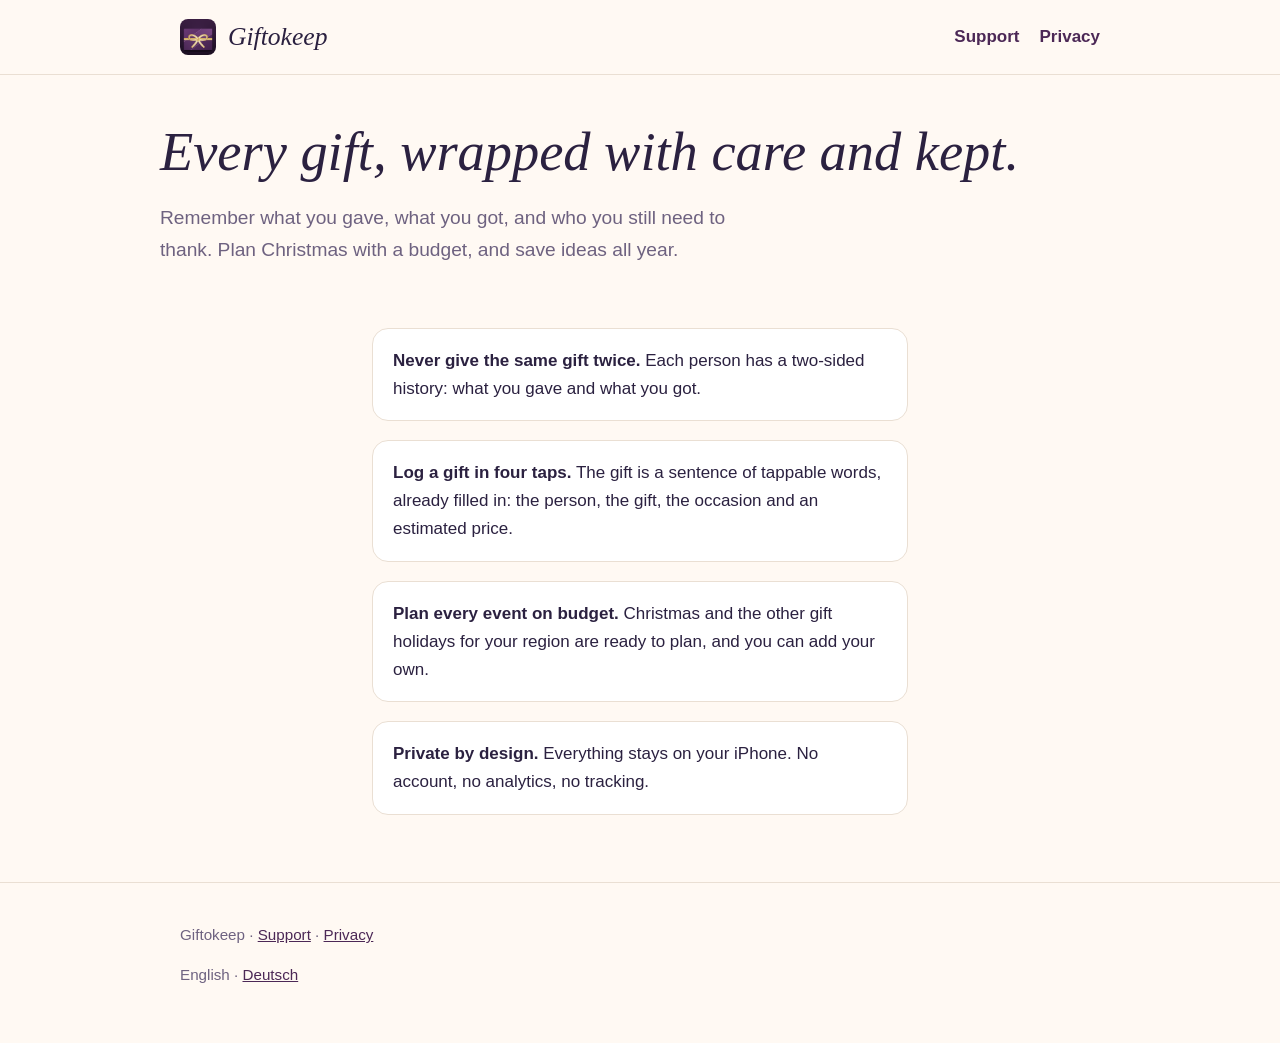
==== docs/index.html @ 48af9cd0 "Giftokeep site: home, support and privacy in English and German Co-Authored-By: Claude Opus 5.5 <nor" ====
<!doctype html>
<html lang="en">
<head>
<meta charset="utf-8">
<meta name="viewport" content="width=device-width, initial-scale=1">
<title>Giftokeep — gift planner &amp; list</title>
<meta name="description" content="Giftokeep remembers what you gave, what you got and who you still need to thank. Plan Christmas with a budget and save ideas all year.">
<link rel="stylesheet" href="style.css">
<link rel="alternate" hreflang="de" href="de/">
</head>
<body>
<header>
  <div class="wrap">
    <img src="img/icon.png" alt="">
    <span class="wordmark">Giftokeep</span>
    <nav><a href="support/">Support</a><a href="privacy/">Privacy</a></nav>
  </div>
</header>
<main>
  <div class="wrap hero">
    <h1>Every gift, wrapped with care and kept.</h1>
    <p class="lede">Remember what you gave, what you got, and who you still need to thank. Plan Christmas with a budget, and save ideas all year.</p>
  </div>
  <section>
    <div class="wrap prose">
      <div class="card"><strong>Never give the same gift twice.</strong> Each person has a two-sided history: what you gave and what you got.</div>
      <div class="card"><strong>Log a gift in four taps.</strong> The gift is a sentence of tappable words, already filled in: the person, the gift, the occasion and an estimated price.</div>
      <div class="card"><strong>Plan every event on budget.</strong> Christmas and the other gift holidays for your region are ready to plan, and you can add your own.</div>
      <div class="card"><strong>Private by design.</strong> Everything stays on your iPhone. No account, no analytics, no tracking.</div>
    </div>
  </section>
</main>
<footer>
  <div class="wrap">
    <p>Giftokeep · <a href="support/">Support</a> · <a href="privacy/">Privacy</a></p>
    <p>English · <a href="de/" hreflang="de">Deutsch</a></p>
  </div>
</footer>
</body>
</html>
---- docs/style.css ----
/* Plum washi: the app's own palette. Washi ivory ground, plum ink, gold cord accent. */
:root {
  --ground: #FFF9F3; --raise: #FFFFFF; --rule: #EADFD3;
  --ink: #2B2140; --muted: #6E6280; --brand: #4C2856; --gold: #7A5A1E;
  --measure: 36rem;
}
@media (prefers-color-scheme: dark) {
  :root { --ground: #17101A; --raise: #241A28; --rule: #3A2E40; --ink: #F3ECF4; --muted: #B6A9BC; --brand: #D6B3E0; --gold: #E9CF95; }
}
* { box-sizing: border-box; }
body { margin: 0; background: var(--ground); color: var(--ink);
  font: 17px/1.65 -apple-system, BlinkMacSystemFont, "SF Pro Text", "Helvetica Neue", sans-serif; -webkit-font-smoothing: antialiased; }
.wrap { max-width: 60rem; margin: 0 auto; padding: 0 1.25rem; }
header { border-bottom: 1px solid var(--rule); padding: 1rem 0; }
header .wrap { display: flex; align-items: center; gap: .75rem; flex-wrap: wrap; }
header img { width: 36px; height: 36px; border-radius: 8px; }
.wordmark { font-family: "Iowan Old Style", "Palatino", Georgia, serif; font-style: italic; font-size: 1.6rem; color: var(--ink); text-decoration: none; }
nav { margin-left: auto; display: flex; gap: 1.25rem; }
a { color: var(--brand); }
nav a { text-decoration: none; font-weight: 600; }
.hero { padding: 3rem 0 1.5rem; }
h1 { font-family: "Iowan Old Style", "Palatino", Georgia, serif; font-style: italic; font-weight: 400; font-size: clamp(2.2rem, 6vw, 3.4rem); line-height: 1.1; margin: 0 0 .75rem; }
h2 { font-size: 1.25rem; margin: 2.2rem 0 .5rem; }
.lede { font-size: 1.2rem; color: var(--muted); max-width: var(--measure); }
.prose { max-width: var(--measure); padding-bottom: 3rem; }
dt { font-weight: 700; margin-top: 1.4rem; }
dd { margin: .3rem 0 0; color: var(--ink); }
.card { background: var(--raise); border: 1px solid var(--rule); border-radius: 16px; padding: 1.1rem 1.25rem; margin: 1.2rem 0; }
.muted { color: var(--muted); }
footer { border-top: 1px solid var(--rule); padding: 1.5rem 0 2.5rem; color: var(--muted); font-size: .95rem; }
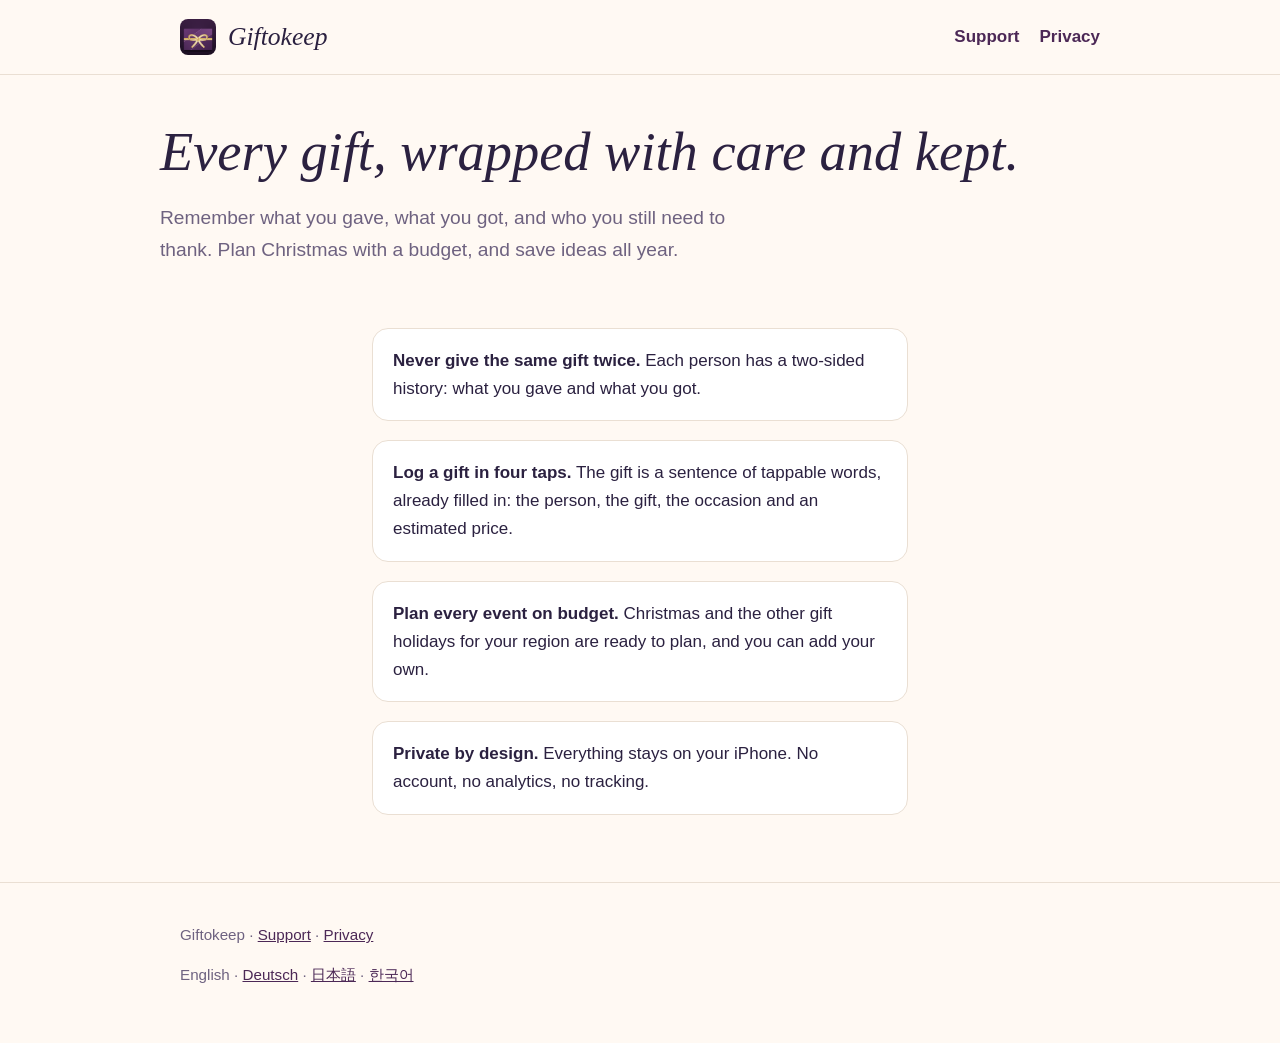
==== commit 5afe0e56: "Japanese and Korean pages; four-language footer on every page Co-Authored-By: Claude Opus 5.5 <norep" ====
--- a/docs/index.html
+++ b/docs/index.html
@@ -7,6 +7,8 @@
 <meta name="description" content="Giftokeep remembers what you gave, what you got and who you still need to thank. Plan Christmas with a budget and save ideas all year.">
 <link rel="stylesheet" href="style.css">
 <link rel="alternate" hreflang="de" href="de/">
+<link rel="alternate" hreflang="ja" href="ja/">
+<link rel="alternate" hreflang="ko" href="ko/">
 </head>
 <body>
 <header>
@@ -33,7 +35,7 @@
 <footer>
   <div class="wrap">
     <p>Giftokeep · <a href="support/">Support</a> · <a href="privacy/">Privacy</a></p>
-    <p>English · <a href="de/" hreflang="de">Deutsch</a></p>
+    <p>English · <a href="de/" hreflang="de">Deutsch</a> · <a href="ja/" hreflang="ja">日本語</a> · <a href="ko/" hreflang="ko">한국어</a></p>
   </div>
 </footer>
 </body>
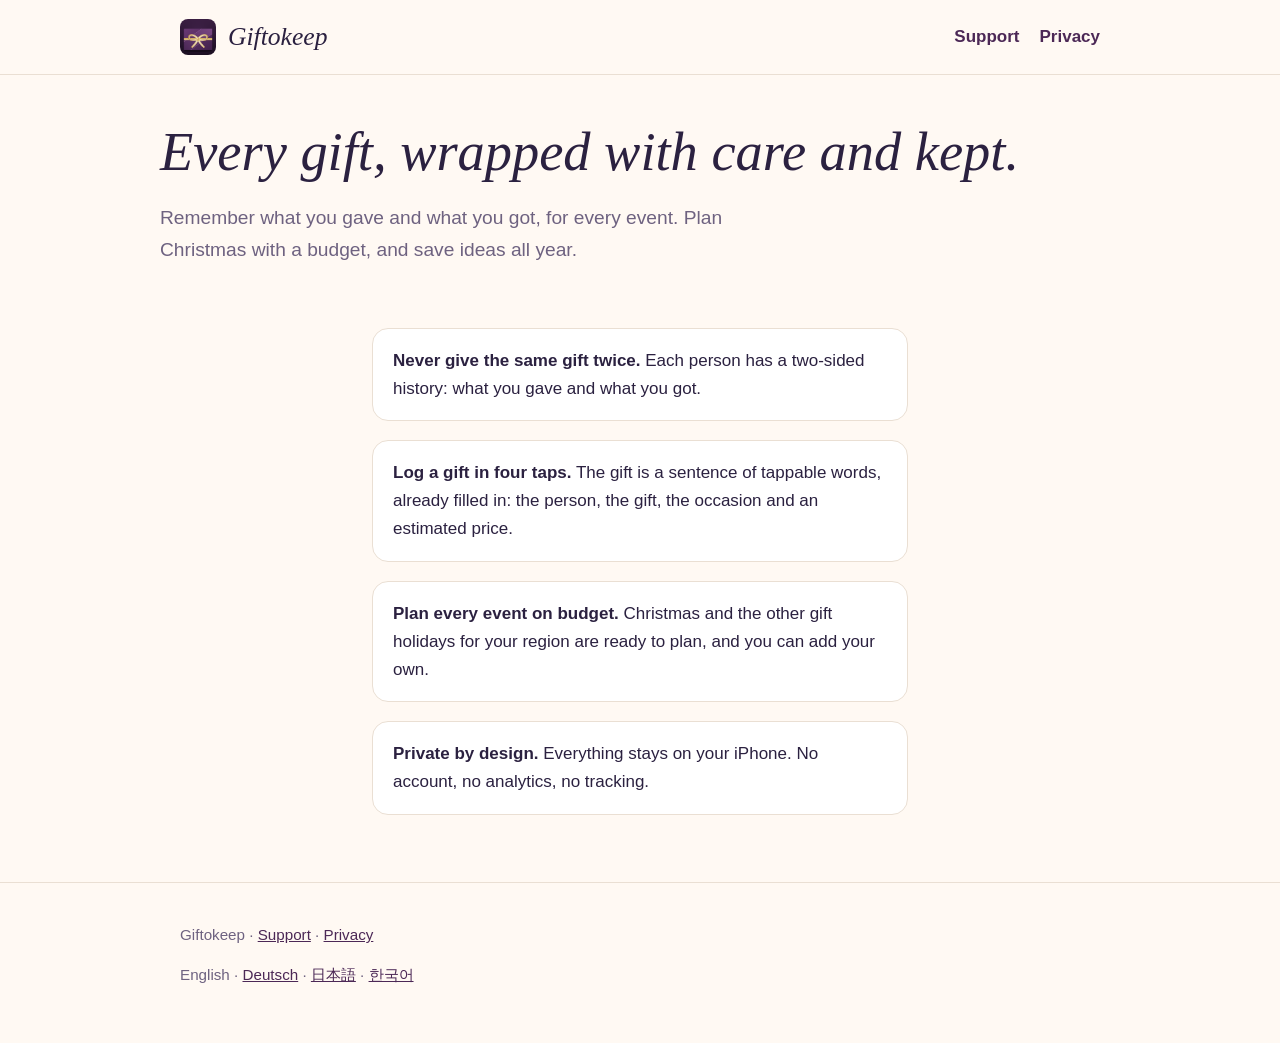
==== commit 534b520a: "Remove thank-you tracking from all pages (4 languages) Co-Authored-By: Claude Opus 5.5 <noreply@anth" ====
--- a/docs/index.html
+++ b/docs/index.html
@@ -4,7 +4,7 @@
 <meta charset="utf-8">
 <meta name="viewport" content="width=device-width, initial-scale=1">
 <title>Giftokeep — gift planner &amp; list</title>
-<meta name="description" content="Giftokeep remembers what you gave, what you got and who you still need to thank. Plan Christmas with a budget and save ideas all year.">
+<meta name="description" content="Remember what you gave and what you got, for every event. Plan Christmas with a budget, and save ideas all year.">
 <link rel="stylesheet" href="style.css">
 <link rel="alternate" hreflang="de" href="de/">
 <link rel="alternate" hreflang="ja" href="ja/">
@@ -21,7 +21,7 @@
 <main>
   <div class="wrap hero">
     <h1>Every gift, wrapped with care and kept.</h1>
-    <p class="lede">Remember what you gave, what you got, and who you still need to thank. Plan Christmas with a budget, and save ideas all year.</p>
+    <p class="lede">Remember what you gave and what you got, for every event. Plan Christmas with a budget, and save ideas all year.</p>
   </div>
   <section>
     <div class="wrap prose">
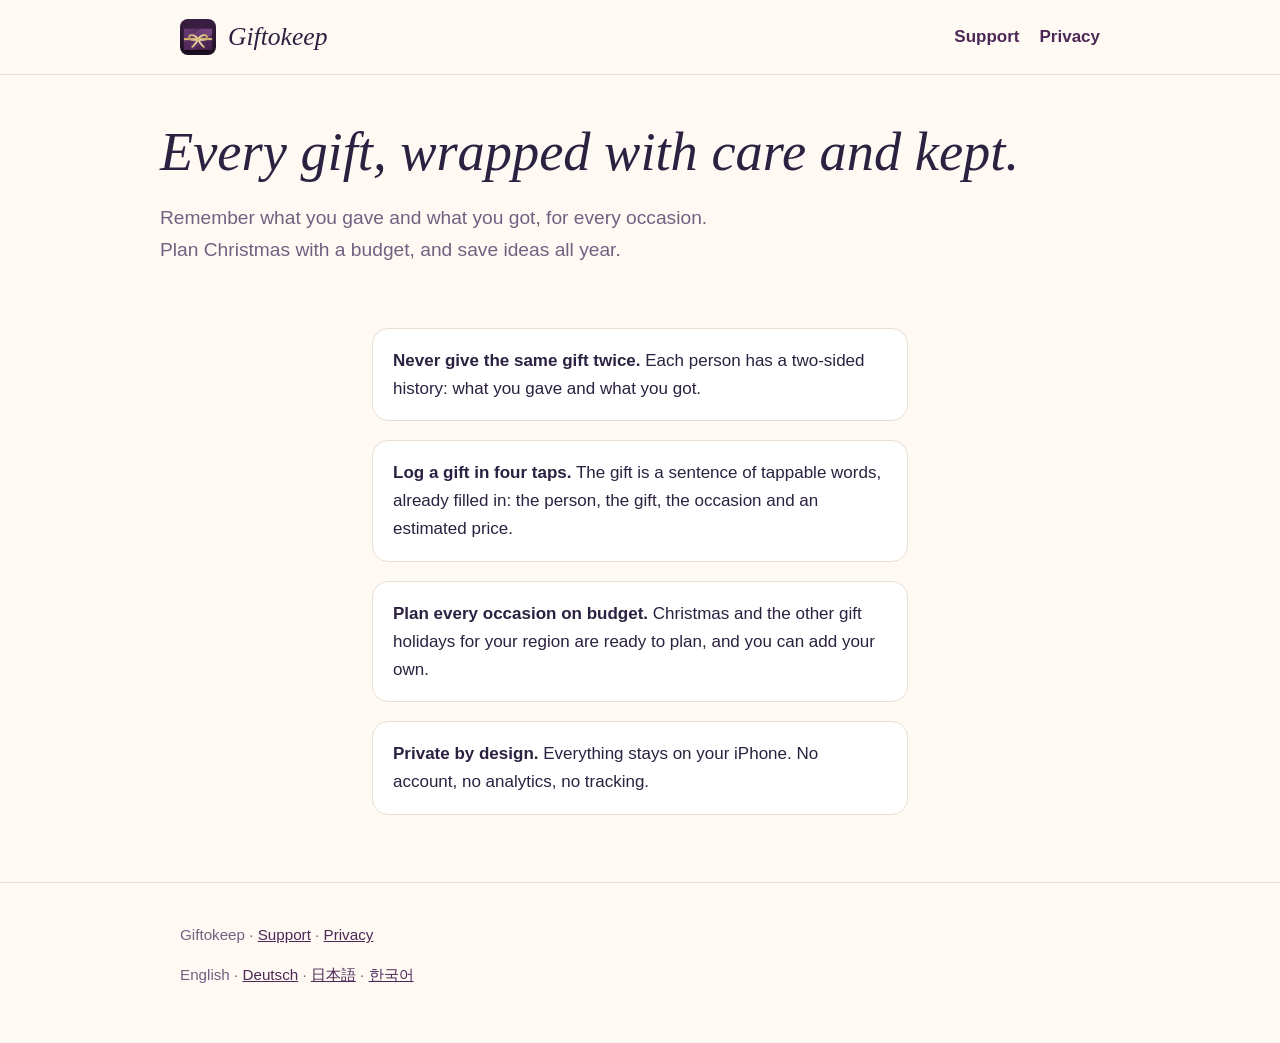
==== commit 5a52964b: "Contact picker on the privacy pages (4 languages); Events are now Occasions/Anlässe on the en/de pag" ====
--- a/docs/index.html
+++ b/docs/index.html
@@ -4,7 +4,7 @@
 <meta charset="utf-8">
 <meta name="viewport" content="width=device-width, initial-scale=1">
 <title>Giftokeep — gift planner &amp; list</title>
-<meta name="description" content="Remember what you gave and what you got, for every event. Plan Christmas with a budget, and save ideas all year.">
+<meta name="description" content="Remember what you gave and what you got, for every occasion. Plan Christmas with a budget, and save ideas all year.">
 <link rel="stylesheet" href="style.css">
 <link rel="alternate" hreflang="de" href="de/">
 <link rel="alternate" hreflang="ja" href="ja/">
@@ -21,13 +21,13 @@
 <main>
   <div class="wrap hero">
     <h1>Every gift, wrapped with care and kept.</h1>
-    <p class="lede">Remember what you gave and what you got, for every event. Plan Christmas with a budget, and save ideas all year.</p>
+    <p class="lede">Remember what you gave and what you got, for every occasion. Plan Christmas with a budget, and save ideas all year.</p>
   </div>
   <section>
     <div class="wrap prose">
       <div class="card"><strong>Never give the same gift twice.</strong> Each person has a two-sided history: what you gave and what you got.</div>
       <div class="card"><strong>Log a gift in four taps.</strong> The gift is a sentence of tappable words, already filled in: the person, the gift, the occasion and an estimated price.</div>
-      <div class="card"><strong>Plan every event on budget.</strong> Christmas and the other gift holidays for your region are ready to plan, and you can add your own.</div>
+      <div class="card"><strong>Plan every occasion on budget.</strong> Christmas and the other gift holidays for your region are ready to plan, and you can add your own.</div>
       <div class="card"><strong>Private by design.</strong> Everything stays on your iPhone. No account, no analytics, no tracking.</div>
     </div>
   </section>
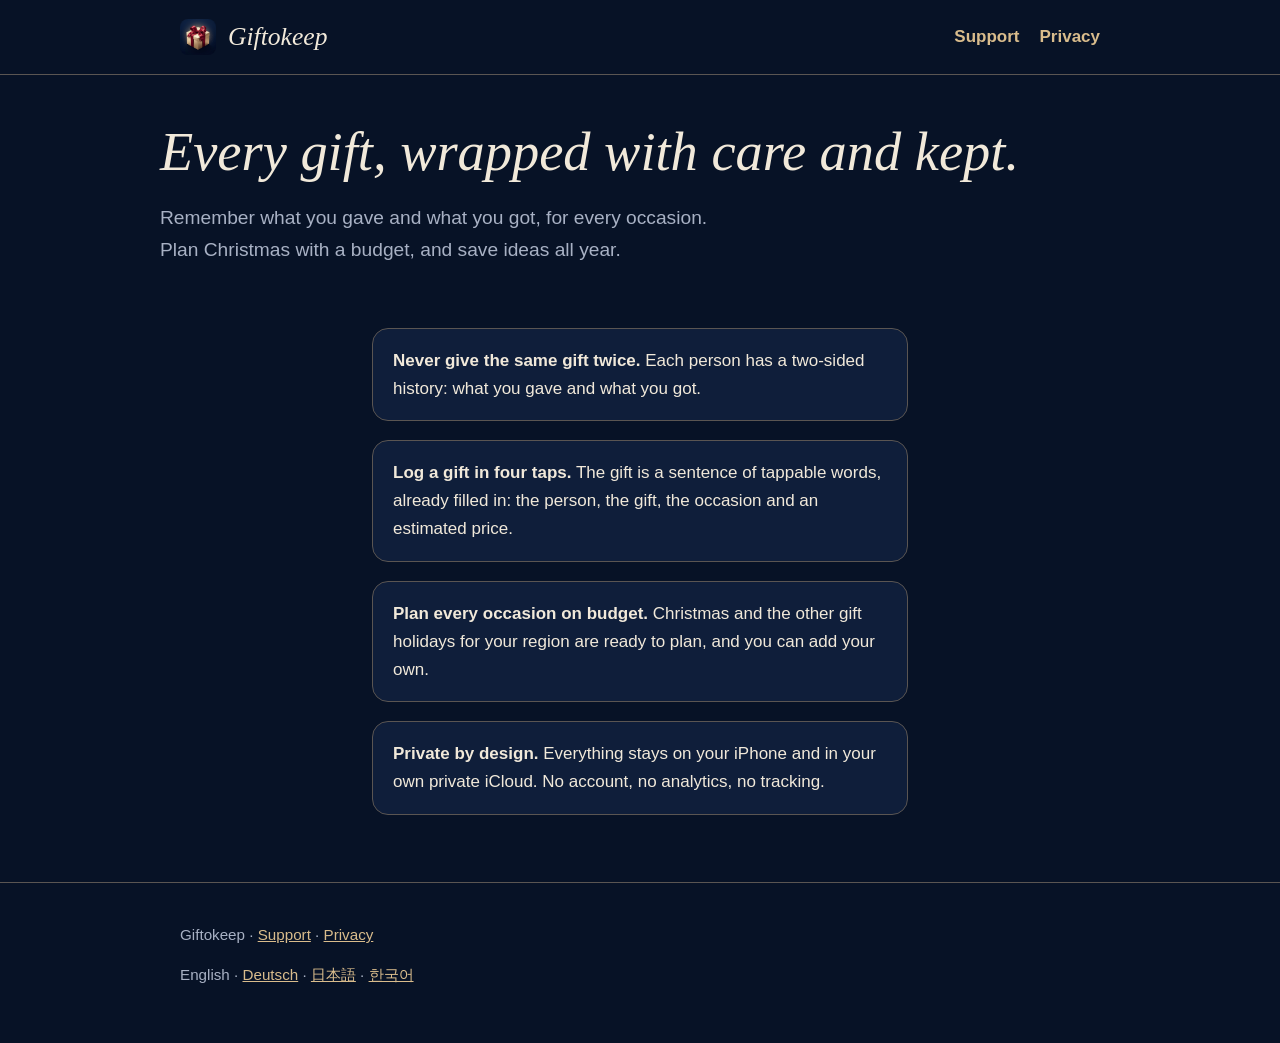
==== commit 93da15e3: "iCloud sync in 1.2: privacy, support FAQ and home card (en/de/ja/ko) Not to be published before 1.2 " ====
--- a/docs/index.html
+++ b/docs/index.html
@@ -28,7 +28,7 @@
       <div class="card"><strong>Never give the same gift twice.</strong> Each person has a two-sided history: what you gave and what you got.</div>
       <div class="card"><strong>Log a gift in four taps.</strong> The gift is a sentence of tappable words, already filled in: the person, the gift, the occasion and an estimated price.</div>
       <div class="card"><strong>Plan every occasion on budget.</strong> Christmas and the other gift holidays for your region are ready to plan, and you can add your own.</div>
-      <div class="card"><strong>Private by design.</strong> Everything stays on your iPhone. No account, no analytics, no tracking.</div>
+      <div class="card"><strong>Private by design.</strong> Everything stays on your iPhone and in your own private iCloud. No account, no analytics, no tracking.</div>
     </div>
   </section>
 </main>
--- a/docs/style.css
+++ b/docs/style.css
@@ -1,11 +1,10 @@
-/* Plum washi: the app's own palette. Washi ivory ground, plum ink, gold cord accent. */
+/* Gilt: the app's own palette, from its icon (a gold box with a burgundy ribbon on
+   deep navy). Always dark, like the app. */
 :root {
-  --ground: #FFF9F3; --raise: #FFFFFF; --rule: #EADFD3;
-  --ink: #2B2140; --muted: #6E6280; --brand: #4C2856; --gold: #7A5A1E;
+  color-scheme: dark;
+  --ground: #071226; --raise: #0F1E3A; --rule: #5A5552;
+  --ink: #F1E9DA; --muted: #A8B1C4; --brand: #D9BC8C; --gold: #F1DDBB;
   --measure: 36rem;
-}
-@media (prefers-color-scheme: dark) {
-  :root { --ground: #17101A; --raise: #241A28; --rule: #3A2E40; --ink: #F3ECF4; --muted: #B6A9BC; --brand: #D6B3E0; --gold: #E9CF95; }
 }
 * { box-sizing: border-box; }
 body { margin: 0; background: var(--ground); color: var(--ink);
